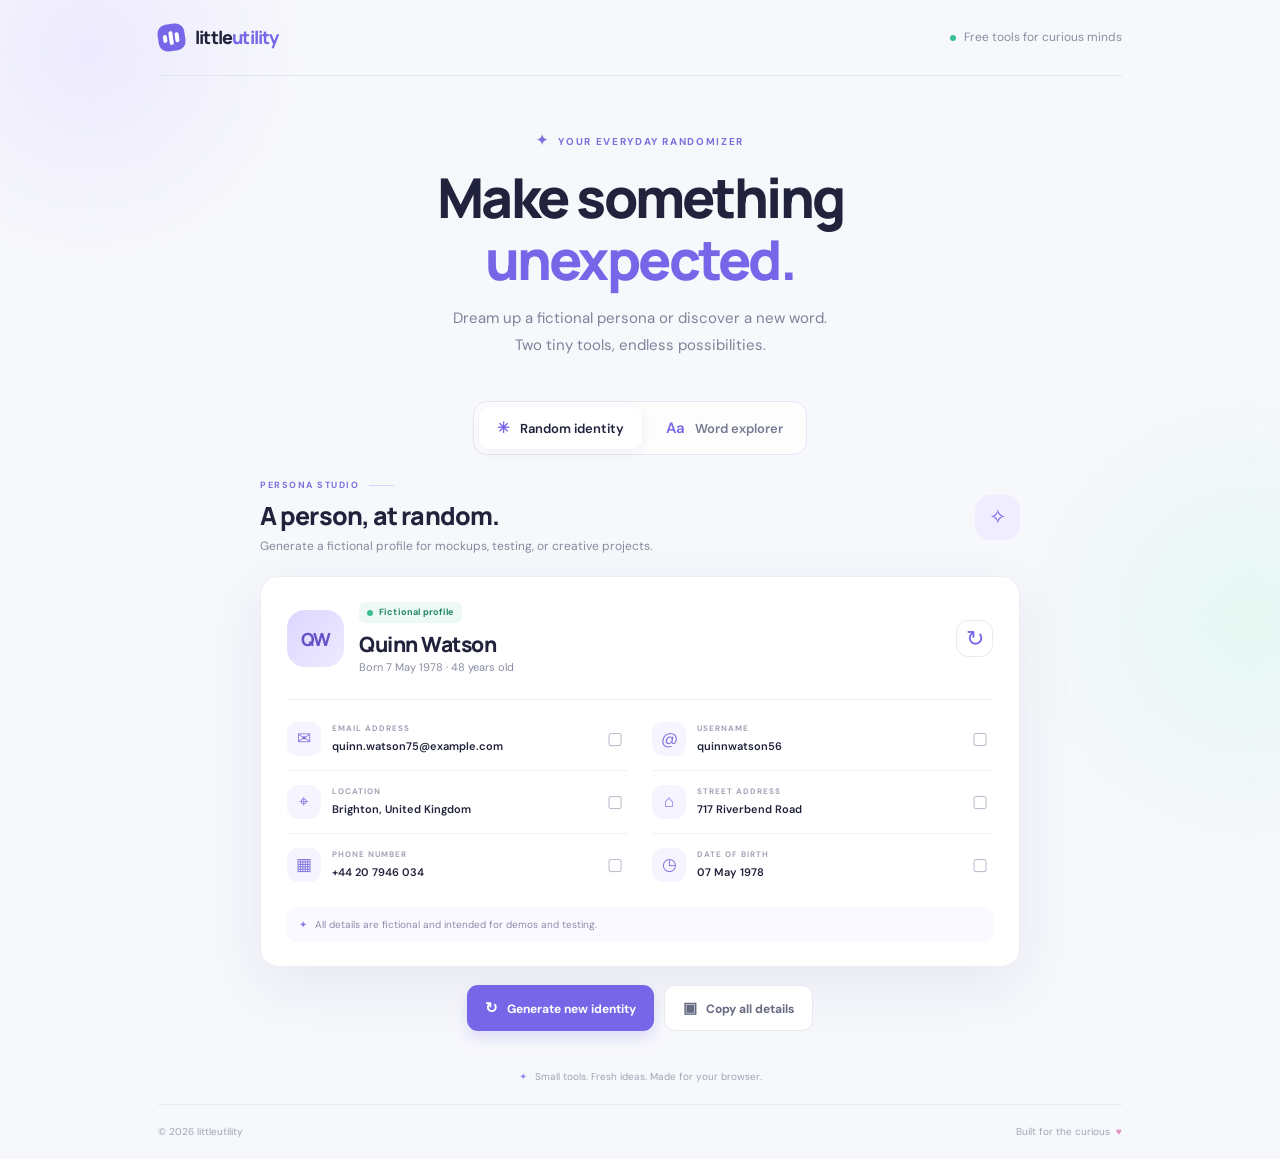
==== public/index.html @ 5e3551a6 "new" ====
<!doctype html>
<html lang="en">
<head>
  <meta charset="utf-8">
  <meta name="viewport" content="width=device-width, initial-scale=1">
  <meta name="theme-color" content="#f7f8fc">
  <meta name="description" content="Generate fictional identity profiles and discover English words.">
  <title>Persona & Wordbook — Random Tools</title>
  <link rel="preconnect" href="https://fonts.googleapis.com">
  <link rel="preconnect" href="https://fonts.gstatic.com" crossorigin>
  <link href="https://fonts.googleapis.com/css2?family=DM+Sans:wght@400;500;600;700&family=Manrope:wght@400;500;600;700;800&display=swap" rel="stylesheet">
  <link rel="stylesheet" href="./styles.css">
  <script src="./app.js" defer></script>
</head>
<body>
  <div class="ambient ambient-one"></div><div class="ambient ambient-two"></div>
  <div class="app-shell">
    <header class="topbar">
      <a class="brand" href="#" aria-label="Persona and Wordbook home">
        <span class="brand-mark"><span></span><span></span><span></span></span>
        <span>little<span class="brand-accent">utility</span></span>
      </a>
      <div class="topbar-right"><span class="status-dot"></span><span>Free tools for curious minds</span></div>
    </header>

    <main>
      <section class="hero">
        <div class="eyebrow"><span class="sparkle">✦</span> YOUR EVERYDAY RANDOMIZER</div>
        <h1>Make something<br><span>unexpected.</span></h1>
        <p>Dream up a fictional persona or discover a new word.<br class="desktop-only"> Two tiny tools, endless possibilities.</p>
      </section>

      <nav class="tabs" aria-label="Choose a tool">
        <button class="tab active" data-tab="identity" type="button"><span class="tab-icon">✳</span> Random identity</button>
        <button class="tab" data-tab="words" type="button"><span class="tab-icon">Aa</span> Word explorer</button>
      </nav>

      <section class="tool-panel" id="identity-panel">
        <div class="panel-heading">
          <div><div class="section-kicker">PERSONA STUDIO <span class="kicker-line"></span></div><h2>A person, at random.</h2><p>Generate a fictional profile for mockups, testing, or creative projects.</p></div>
          <span class="round-icon lilac">✧</span>
        </div>
        <div class="profile-card">
          <div class="profile-top">
            <div class="avatar" id="avatar">AM</div>
            <div class="profile-title"><span class="pill"><span class="pill-dot"></span> Fictional profile</span><h3 id="full-name">Avery Morgan</h3><p id="profile-subtitle">Born 14 June 1994 · 32 years old</p></div>
            <button class="icon-button" id="generate-identity" title="Generate another identity" aria-label="Generate another identity">↻</button>
          </div>
          <div class="profile-divider"></div>
          <div class="details-grid">
            <div class="detail"><span class="detail-icon">✉</span><div><span class="detail-label">EMAIL ADDRESS</span><strong id="email">avery.morgan@example.com</strong></div><button class="copy-button" data-copy="email" aria-label="Copy email">▢</button></div>
            <div class="detail"><span class="detail-icon">@</span><div><span class="detail-label">USERNAME</span><strong id="username">averymorgan94</strong></div><button class="copy-button" data-copy="username" aria-label="Copy username">▢</button></div>
            <div class="detail"><span class="detail-icon">⌖</span><div><span class="detail-label">LOCATION</span><strong id="location">Portland, United States</strong></div><button class="copy-button" data-copy="location" aria-label="Copy location">▢</button></div>
            <div class="detail"><span class="detail-icon">⌂</span><div><span class="detail-label">STREET ADDRESS</span><strong id="address">248 Willow Lane</strong></div><button class="copy-button" data-copy="address" aria-label="Copy street address">▢</button></div>
            <div class="detail"><span class="detail-icon">▦</span><div><span class="detail-label">PHONE NUMBER</span><strong id="phone">+1 (202) 555-0148</strong></div><button class="copy-button" data-copy="phone" aria-label="Copy phone number">▢</button></div>
            <div class="detail"><span class="detail-icon">◷</span><div><span class="detail-label">DATE OF BIRTH</span><strong id="birthdate">14 June 1994</strong></div><button class="copy-button" data-copy="birthdate" aria-label="Copy date of birth">▢</button></div>
          </div>
          <div class="profile-foot"><span>✦</span> All details are fictional and intended for demos and testing.</div>
        </div>
        <div class="action-row"><button class="primary-button" id="generate-identity-bottom"><span>↻</span> Generate new identity</button><button class="secondary-button" id="copy-all"><span>▣</span> Copy all details</button></div>
      </section>

      <section class="tool-panel hidden" id="words-panel">
        <div class="panel-heading">
          <div><div class="section-kicker">WORD EXPLORER <span class="kicker-line"></span></div><h2>Meet a new word.</h2><p>Explore words from your own local vocabulary file. No external dictionary API required.</p></div>
          <span class="round-icon mint">Aa</span>
        </div>
        <div class="word-search">
          <label class="sr-only" for="word-input">Search an English word</label>
          <span class="search-symbol">⌕</span>
          <input id="word-input" type="search" placeholder="Search any English word…" autocomplete="off">
          <button id="search-word" class="search-button" type="button">Search</button>
        </div>
        <div class="word-card">
          <div class="word-card-top"><span class="pill pill-green"><span class="pill-dot"></span> WORD FROM YOUR LIST</span><button class="icon-button" id="random-word" title="Discover a random word" aria-label="Discover a random word">↻</button></div>
          <div id="word-loading" class="loading hidden"><span class="spinner"></span> Loading your word list…</div>
          <div id="word-content">
            <div class="word-heading"><div><h3 id="word-title">serendipity</h3><div class="phonetic" id="phonetic">/ˌser.ənˈdɪp.ə.ti/</div></div><button class="audio-button" id="play-audio" title="Pronunciation audio unavailable for word-list-only data" aria-label="Pronunciation audio unavailable" disabled>▶</button></div>
            <div class="word-meta"><span class="part-of-speech" id="part-of-speech">Word list</span><span class="word-source" id="word-source">Local file</span></div>
            <div class="definition-block"><span class="detail-label">WORD LIST</span><p id="definition">This word was loaded from your local vocabulary file.</p></div>
            <div class="example-block"><span class="example-mark">✦</span><div><span class="detail-label">NOTE</span><p id="example">Your file contains words only, so definitions, examples, and audio are not available.</p></div></div>
          </div>
          <div id="word-error" class="error-message hidden" role="status"></div>
          <div class="word-card-foot"><span id="word-count">Loading local word list…</span><button class="text-button" id="copy-word">Copy word ↗</button></div>
        </div>
        <div class="word-hint"><span class="hint-icon">✦</span><div><strong>Stay curious.</strong><p>Replace public/words.txt with your own word file. Supports comma-separated words such as &quot;the&quot;, &quot;of&quot;, &quot;and&quot;.</p></div></div>
      </section>

      <section class="bottom-note"><span class="note-star">✦</span><span>Small tools. Fresh ideas. Made for your browser.</span></section>
    </main>
    <footer><span>© <span id="year"></span> littleutility</span><span>Built for the curious <span class="heart">♥</span></span></footer>
  </div>
  <div class="toast" id="toast" role="status" aria-live="polite"></div>
</body>
</html>
---- public/styles.css ----
:root{--ink:#20233b;--muted:#85899f;--line:#ececf4;--purple:#7767e8;--purple-dark:#6554d7;--bg:#f7f8fc;--green:#249b76;--shadow:0 18px 60px rgba(39,38,85,.075)}
*{box-sizing:border-box}html{min-height:100%;scroll-behavior:smooth}body{margin:0;background:var(--bg);color:var(--ink);font-family:"DM Sans",sans-serif;font-size:14px;line-height:1.55;overflow-x:hidden}.ambient{position:fixed;z-index:-1;pointer-events:none;border-radius:50%;filter:blur(2px);opacity:.7}.ambient-one{width:420px;height:420px;background:radial-gradient(circle,#e8e4ff 0,rgba(232,228,255,0) 70%);top:-160px;left:-120px}.ambient-two{width:480px;height:480px;background:radial-gradient(circle,#dff8f0 0,rgba(223,248,240,0) 70%);right:-210px;top:380px}.app-shell{max-width:1020px;margin:0 auto;padding:0 28px}.topbar{height:76px;display:flex;align-items:center;justify-content:space-between;border-bottom:1px solid rgba(222,224,237,.8)}.brand{display:flex;align-items:center;gap:10px;text-decoration:none;color:var(--ink);font-family:Manrope,sans-serif;font-size:18px;font-weight:800;letter-spacing:-.8px}.brand-accent{color:var(--purple)}.brand-mark{display:flex;align-items:center;gap:2px;width:27px;height:27px;padding:5px;border-radius:9px;background:#7767e8;transform:rotate(-8deg)}.brand-mark span{display:block;width:4px;border-radius:4px;background:#fff}.brand-mark span:nth-child(1){height:8px}.brand-mark span:nth-child(2){height:14px}.brand-mark span:nth-child(3){height:10px}.topbar-right{display:flex;align-items:center;gap:8px;color:#8b8ea3;font-size:12px}.status-dot,.pill-dot{width:6px;height:6px;border-radius:50%;background:#3bbf91;display:inline-block}.hero{text-align:center;padding:54px 0 27px}.eyebrow,.section-kicker{font-size:10px;letter-spacing:1.65px;font-weight:700;color:#7c70dd}.sparkle{font-size:14px;margin-right:5px}h1,h2,h3,p{margin-top:0}h1{font-family:Manrope,sans-serif;font-size:clamp(37px,5vw,55px);line-height:1.13;letter-spacing:-2.5px;margin:14px 0 15px;font-weight:800}h1 span{color:var(--purple)}.hero p{color:#7f839a;font-size:15px;line-height:1.8;margin-bottom:0}.tabs{display:flex;justify-content:center;gap:6px;margin:15px auto 24px;padding:5px;border:1px solid #e8e8f2;background:rgba(255,255,255,.75);border-radius:14px;width:max-content;max-width:100%}.tab{border:0;background:transparent;color:#777b91;padding:11px 18px;border-radius:10px;font:600 13px "DM Sans",sans-serif;cursor:pointer;transition:.2s;white-space:nowrap}.tab.active{background:#fff;color:var(--ink);box-shadow:0 3px 12px #27234b12}.tab-icon{font-size:15px;margin-right:7px;color:var(--purple)}.tool-panel{max-width:760px;margin:0 auto;animation:rise .35s ease}.hidden{display:none!important}@keyframes rise{from{opacity:0;transform:translateY(7px)}to{opacity:1;transform:translateY(0)}}.panel-heading{display:flex;align-items:center;justify-content:space-between;margin-bottom:20px}.section-kicker{display:flex;align-items:center;gap:10px;font-size:9px;letter-spacing:1.5px}.kicker-line{width:25px;height:1px;background:#d6d1ff}.panel-heading h2{font:800 25px Manrope,sans-serif;letter-spacing:-.9px;margin:5px 0 4px}.panel-heading p{color:#85899d;font-size:12px;margin:0}.round-icon{width:45px;height:45px;display:grid;place-items:center;border-radius:15px;font-size:21px;flex-shrink:0}.lilac{background:#efedff;color:#7969e7}.mint{background:#e1f7ef;color:#249b76}.profile-card,.word-card{background:rgba(255,255,255,.93);border:1px solid #ededf5;border-radius:19px;box-shadow:var(--shadow);padding:24px 26px}.profile-top{display:flex;align-items:center;gap:15px}.avatar{width:57px;height:57px;border-radius:18px;display:grid;place-items:center;background:linear-gradient(135deg,#dcd7ff,#eeeaff);color:#6454c9;font:800 18px Manrope,sans-serif;letter-spacing:-.5px;flex-shrink:0}.profile-title{flex:1;min-width:0}.pill{display:inline-flex;align-items:center;gap:6px;padding:4px 8px;border-radius:6px;background:#edf9f4;color:#268768;font-size:9px;font-weight:700;letter-spacing:.15px}.profile-title h3{font:800 21px Manrope,sans-serif;letter-spacing:-.5px;margin:7px 0 1px}.profile-title p{font-size:11px;color:#888ca0;margin:0}.icon-button{width:37px;height:37px;border-radius:12px;border:1px solid #eae9f4;background:#fff;color:#7767e8;font-size:22px;cursor:pointer;transition:transform .25s,background .2s;flex-shrink:0}.icon-button:hover{background:#f5f3ff;transform:rotate(35deg)}.profile-divider{height:1px;background:var(--line);margin:22px 0 8px}.details-grid{display:grid;grid-template-columns:1fr 1fr;column-gap:24px}.detail{display:flex;align-items:center;gap:11px;padding:14px 0;min-width:0;border-bottom:1px solid #f1f1f7}.detail:nth-last-child(-n+2){border-bottom:0}.detail-icon{width:34px;height:34px;display:grid;place-items:center;border-radius:11px;background:#f6f5ff;color:#8173de;font-size:17px;flex-shrink:0}.detail>div{min-width:0;flex:1}.detail-label{display:block;color:#a0a3b4;font-size:8px;letter-spacing:1px;font-weight:700;margin-bottom:4px}.detail strong{font-size:11px;font-weight:600;display:block;overflow-wrap:anywhere}.copy-button{border:0;background:transparent;color:#b5b6c7;cursor:pointer;font-size:17px;padding:5px}.copy-button:hover{color:var(--purple)}.profile-foot{margin-top:11px;padding:10px 12px;border-radius:9px;background:#faf9ff;color:#8e8ba8;font-size:10px}.profile-foot span{color:#8b7ae8;margin-right:5px}.action-row{display:flex;justify-content:center;gap:10px;margin:18px 0 0}.primary-button,.secondary-button,.search-button{border:0;border-radius:11px;padding:12px 18px;font:700 12px "DM Sans",sans-serif;cursor:pointer;transition:transform .15s,box-shadow .15s}.primary-button{background:var(--purple);color:white;box-shadow:0 7px 15px #7767e833}.primary-button:hover{background:var(--purple-dark);transform:translateY(-1px);box-shadow:0 9px 20px #7767e83d}.primary-button span,.secondary-button span{margin-right:6px;font-size:15px}.secondary-button{background:white;border:1px solid #e8e8f1;color:#656981}.secondary-button:hover{background:#faf9ff}.word-search{display:flex;align-items:center;gap:10px;padding:7px 7px 7px 14px;background:#fff;border:1px solid #e9e9f3;border-radius:13px;margin-bottom:15px;box-shadow:0 5px 20px #2a28540a}.search-symbol{font-size:25px;color:#9991e8;line-height:1}.word-search input{flex:1;min-width:0;border:0;outline:0;background:transparent;font:13px "DM Sans",sans-serif;color:var(--ink)}.word-search input::placeholder{color:#b0b2c1}.search-button{background:#7869e7;color:white;padding:10px 17px}.word-card{padding:22px 26px}.word-card-top,.word-card-foot{display:flex;justify-content:space-between;align-items:center}.pill-green{background:#e9f8f2;color:#23966f}.word-heading{display:flex;align-items:center;justify-content:space-between;margin:23px 0 8px}.word-heading h3{font:800 36px Manrope,sans-serif;letter-spacing:-1.4px;margin:0 0 2px;overflow-wrap:anywhere}.phonetic{font-size:13px;color:#9295a9}.audio-button{width:43px;height:43px;border:0;border-radius:50%;background:#f0edff;color:#7868e7;cursor:pointer;font-size:14px;padding-left:4px}.audio-button:hover{background:#e5e0ff}.word-meta{display:flex;align-items:center;gap:10px;margin:16px 0 21px}.part-of-speech{font-size:10px;font-weight:700;font-style:italic;color:#6e60d0;background:#f0eeff;padding:4px 9px;border-radius:6px}.word-source{font-size:10px;color:#a0a3b4}.definition-block p,.example-block p{font-size:13px;color:#555970;line-height:1.75;margin:6px 0 0}.example-block{display:flex;gap:10px;margin-top:19px;padding:14px 15px;background:#f8f8fd;border-radius:11px}.example-mark{font:32px Georgia,serif;color:#a69bf1;line-height:1}.example-block .detail-label{margin-top:2px}.word-card-foot{border-top:1px solid #f0f0f6;margin-top:22px;padding-top:14px;color:#a2a5b5;font-size:10px}.text-button{background:transparent;border:0;color:#7668dc;font:600 10px "DM Sans",sans-serif;cursor:pointer}.word-hint{display:flex;gap:12px;align-items:flex-start;padding:17px 4px;margin-top:10px}.hint-icon{display:grid;place-items:center;width:27px;height:27px;background:#e6f8f1;color:#2b9b77;border-radius:9px;flex-shrink:0}.word-hint strong{font-size:11px}.word-hint p{color:#8a8ea1;font-size:11px;margin:3px 0 0}.loading{display:flex;align-items:center;gap:9px;color:#8d90a5;padding:25px 0}.spinner{width:17px;height:17px;border:2px solid #e6e2ff;border-top-color:#7868e7;border-radius:50%;animation:spin .7s linear infinite}@keyframes spin{to{transform:rotate(360deg)}}.error-message{padding:15px;background:#fff4f3;border:1px solid #ffe3df;color:#ad4c45;border-radius:10px;font-size:12px;line-height:1.6}.bottom-note{display:flex;align-items:center;justify-content:center;gap:8px;color:#a0a3b4;font-size:10px;margin:38px 0 19px}.note-star{color:#9b8ef0}footer{height:55px;border-top:1px solid #e9eaf2;display:flex;justify-content:space-between;align-items:center;color:#a2a5b5;font-size:10px}.heart{color:#df8fba;margin-left:3px}.toast{position:fixed;bottom:24px;left:50%;transform:translate(-50%,20px);opacity:0;pointer-events:none;padding:11px 17px;background:#24243c;color:#fff;border-radius:10px;font-size:12px;box-shadow:0 8px 30px #17162b33;transition:.25s;z-index:10;max-width:calc(100vw - 30px);text-align:center}.toast.show{opacity:1;transform:translate(-50%,0)}.sr-only{position:absolute;width:1px;height:1px;padding:0;margin:-1px;overflow:hidden;clip:rect(0,0,0,0);white-space:nowrap;border:0}
@media(max-width:650px){.app-shell{padding:0 16px}.topbar{height:65px}.topbar-right{font-size:10px}.hero{padding:42px 0 22px}h1{font-size:42px;letter-spacing:-1.8px}.hero p{font-size:13px}.tabs{width:100%;display:grid;grid-template-columns:1fr 1fr}.tab{padding:10px 7px;font-size:12px}.panel-heading h2{font-size:22px}.panel-heading p{font-size:11px;max-width:285px}.round-icon{width:39px;height:39px}.profile-card,.word-card{padding:18px 16px;border-radius:16px}.profile-top{gap:11px}.avatar{width:49px;height:49px;border-radius:15px;font-size:16px}.profile-title h3{font-size:17px}.profile-title p{font-size:10px}.icon-button{width:34px;height:34px}.details-grid{grid-template-columns:1fr;column-gap:0}.detail:nth-last-child(2){border-bottom:1px solid #f1f1f7}.detail:last-child{border-bottom:0}.detail{padding:12px 0}.detail strong{font-size:12px}.action-row{flex-direction:column}.action-row button{width:100%}.word-heading h3{font-size:32px}.word-card-foot{gap:10px;align-items:flex-start}.word-card-foot span,.text-button{font-size:9px}.desktop-only{display:none}.bottom-note{margin-top:30px}footer{font-size:9px}}
@media(prefers-reduced-motion:reduce){*,*::before,*::after{animation-duration:.01ms!important;transition-duration:.01ms!important;scroll-behavior:auto!important}}
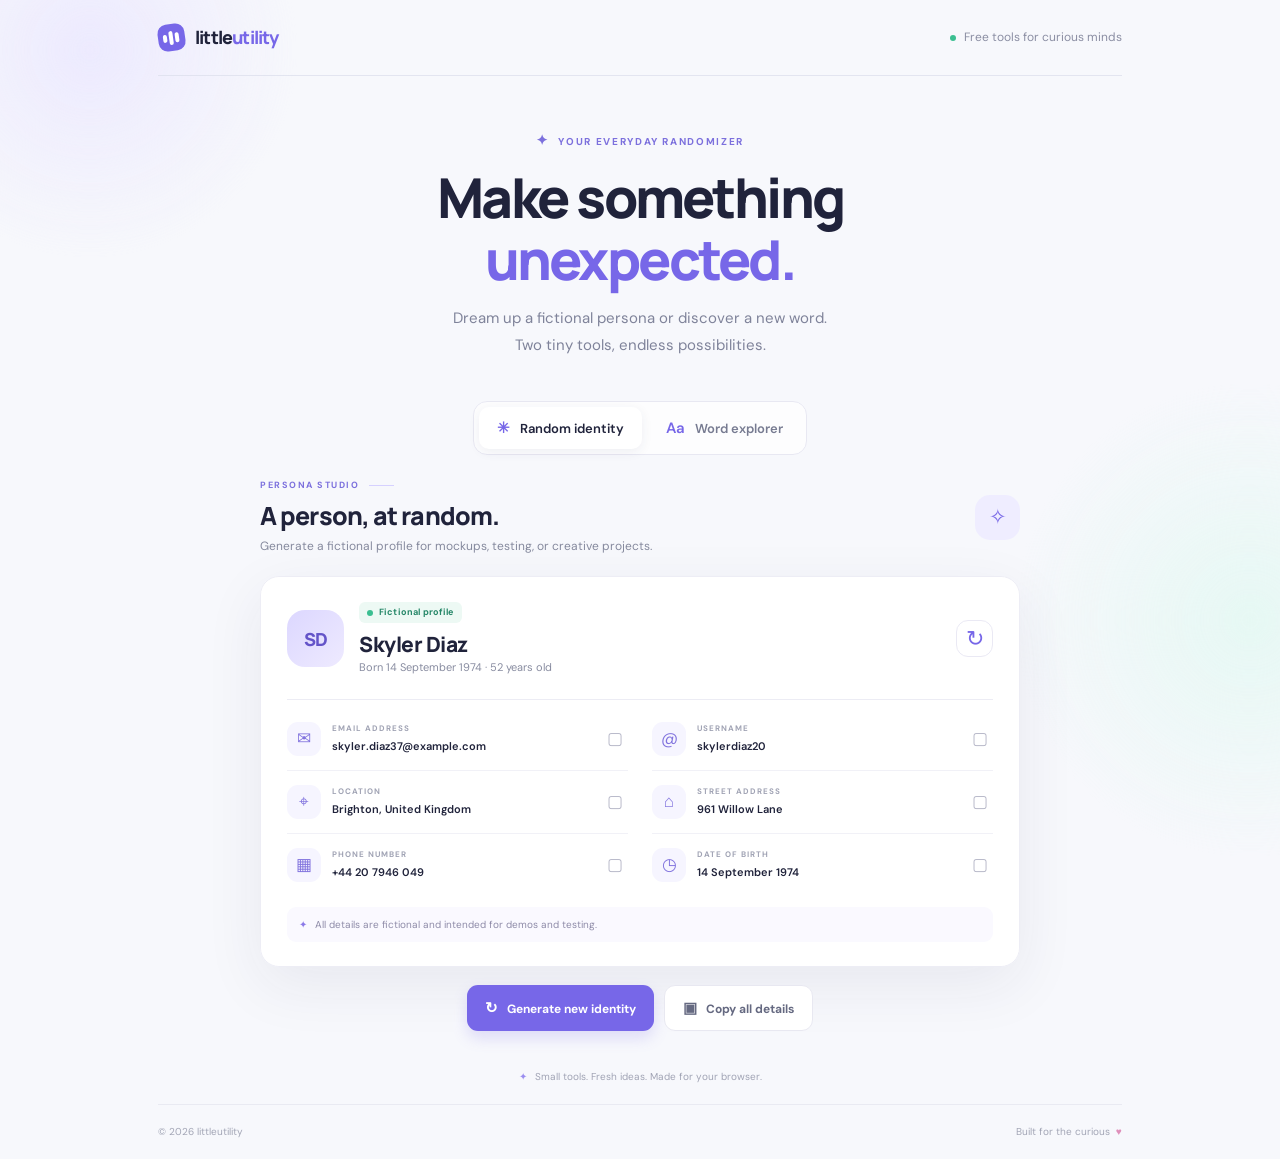
==== commit 2b583972: "main" ====
--- a/public/index.html
+++ b/public/index.html
@@ -10,6 +10,7 @@
   <link rel="preconnect" href="https://fonts.gstatic.com" crossorigin>
   <link href="https://fonts.googleapis.com/css2?family=DM+Sans:wght@400;500;600;700&family=Manrope:wght@400;500;600;700;800&display=swap" rel="stylesheet">
   <link rel="stylesheet" href="./styles.css">
+  <script src="./supabase-config.js" defer></script>
   <script src="./app.js" defer></script>
 </head>
 <body>
@@ -62,8 +63,18 @@
 
       <section class="tool-panel hidden" id="words-panel">
         <div class="panel-heading">
-          <div><div class="section-kicker">WORD EXPLORER <span class="kicker-line"></span></div><h2>Meet a new word.</h2><p>Explore words from your own local vocabulary file. No external dictionary API required.</p></div>
+          <div><div class="section-kicker">WORD EXPLORER <span class="kicker-line"></span></div><h2>Meet a new word.</h2><p>Choose your Supabase word bank, a local word file, or random strings made from the 26 English letters.</p></div>
           <span class="round-icon mint">Aa</span>
+        </div>
+        <div class="word-mode-row">
+          <label for="word-mode">Generation mode</label>
+          <select id="word-mode" class="word-mode-select">
+            <option value="database">Supabase word bank</option>
+            <option value="local">Local words.txt</option>
+            <option value="letters">Random letters (a–z)</option>
+          </select>
+          <label for="letter-length" id="letter-length-label">Length</label>
+          <input id="letter-length" class="letter-length-input" type="number" min="1" max="100" value="8" inputmode="numeric">
         </div>
         <div class="word-search">
           <label class="sr-only" for="word-input">Search an English word</label>
@@ -83,7 +94,7 @@
           <div id="word-error" class="error-message hidden" role="status"></div>
           <div class="word-card-foot"><span id="word-count">Loading local word list…</span><button class="text-button" id="copy-word">Copy word ↗</button></div>
         </div>
-        <div class="word-hint"><span class="hint-icon">✦</span><div><strong>Stay curious.</strong><p>Replace public/words.txt with your own word file. Supports comma-separated words such as &quot;the&quot;, &quot;of&quot;, &quot;and&quot;.</p></div></div>
+        <div class="word-hint"><span class="hint-icon">✦</span><div><strong>Stay curious.</strong><p>Replace public/words.txt with your own word file. Configure Supabase in public/supabase-config.js and run the SQL in supabase-setup.sql, or use local words.txt. Random-letter mode works offline.</p></div></div>
       </section>
 
       <section class="bottom-note"><span class="note-star">✦</span><span>Small tools. Fresh ideas. Made for your browser.</span></section>
--- a/public/styles.css
+++ b/public/styles.css
@@ -2,3 +2,9 @@
 *{box-sizing:border-box}html{min-height:100%;scroll-behavior:smooth}body{margin:0;background:var(--bg);color:var(--ink);font-family:"DM Sans",sans-serif;font-size:14px;line-height:1.55;overflow-x:hidden}.ambient{position:fixed;z-index:-1;pointer-events:none;border-radius:50%;filter:blur(2px);opacity:.7}.ambient-one{width:420px;height:420px;background:radial-gradient(circle,#e8e4ff 0,rgba(232,228,255,0) 70%);top:-160px;left:-120px}.ambient-two{width:480px;height:480px;background:radial-gradient(circle,#dff8f0 0,rgba(223,248,240,0) 70%);right:-210px;top:380px}.app-shell{max-width:1020px;margin:0 auto;padding:0 28px}.topbar{height:76px;display:flex;align-items:center;justify-content:space-between;border-bottom:1px solid rgba(222,224,237,.8)}.brand{display:flex;align-items:center;gap:10px;text-decoration:none;color:var(--ink);font-family:Manrope,sans-serif;font-size:18px;font-weight:800;letter-spacing:-.8px}.brand-accent{color:var(--purple)}.brand-mark{display:flex;align-items:center;gap:2px;width:27px;height:27px;padding:5px;border-radius:9px;background:#7767e8;transform:rotate(-8deg)}.brand-mark span{display:block;width:4px;border-radius:4px;background:#fff}.brand-mark span:nth-child(1){height:8px}.brand-mark span:nth-child(2){height:14px}.brand-mark span:nth-child(3){height:10px}.topbar-right{display:flex;align-items:center;gap:8px;color:#8b8ea3;font-size:12px}.status-dot,.pill-dot{width:6px;height:6px;border-radius:50%;background:#3bbf91;display:inline-block}.hero{text-align:center;padding:54px 0 27px}.eyebrow,.section-kicker{font-size:10px;letter-spacing:1.65px;font-weight:700;color:#7c70dd}.sparkle{font-size:14px;margin-right:5px}h1,h2,h3,p{margin-top:0}h1{font-family:Manrope,sans-serif;font-size:clamp(37px,5vw,55px);line-height:1.13;letter-spacing:-2.5px;margin:14px 0 15px;font-weight:800}h1 span{color:var(--purple)}.hero p{color:#7f839a;font-size:15px;line-height:1.8;margin-bottom:0}.tabs{display:flex;justify-content:center;gap:6px;margin:15px auto 24px;padding:5px;border:1px solid #e8e8f2;background:rgba(255,255,255,.75);border-radius:14px;width:max-content;max-width:100%}.tab{border:0;background:transparent;color:#777b91;padding:11px 18px;border-radius:10px;font:600 13px "DM Sans",sans-serif;cursor:pointer;transition:.2s;white-space:nowrap}.tab.active{background:#fff;color:var(--ink);box-shadow:0 3px 12px #27234b12}.tab-icon{font-size:15px;margin-right:7px;color:var(--purple)}.tool-panel{max-width:760px;margin:0 auto;animation:rise .35s ease}.hidden{display:none!important}@keyframes rise{from{opacity:0;transform:translateY(7px)}to{opacity:1;transform:translateY(0)}}.panel-heading{display:flex;align-items:center;justify-content:space-between;margin-bottom:20px}.section-kicker{display:flex;align-items:center;gap:10px;font-size:9px;letter-spacing:1.5px}.kicker-line{width:25px;height:1px;background:#d6d1ff}.panel-heading h2{font:800 25px Manrope,sans-serif;letter-spacing:-.9px;margin:5px 0 4px}.panel-heading p{color:#85899d;font-size:12px;margin:0}.round-icon{width:45px;height:45px;display:grid;place-items:center;border-radius:15px;font-size:21px;flex-shrink:0}.lilac{background:#efedff;color:#7969e7}.mint{background:#e1f7ef;color:#249b76}.profile-card,.word-card{background:rgba(255,255,255,.93);border:1px solid #ededf5;border-radius:19px;box-shadow:var(--shadow);padding:24px 26px}.profile-top{display:flex;align-items:center;gap:15px}.avatar{width:57px;height:57px;border-radius:18px;display:grid;place-items:center;background:linear-gradient(135deg,#dcd7ff,#eeeaff);color:#6454c9;font:800 18px Manrope,sans-serif;letter-spacing:-.5px;flex-shrink:0}.profile-title{flex:1;min-width:0}.pill{display:inline-flex;align-items:center;gap:6px;padding:4px 8px;border-radius:6px;background:#edf9f4;color:#268768;font-size:9px;font-weight:700;letter-spacing:.15px}.profile-title h3{font:800 21px Manrope,sans-serif;letter-spacing:-.5px;margin:7px 0 1px}.profile-title p{font-size:11px;color:#888ca0;margin:0}.icon-button{width:37px;height:37px;border-radius:12px;border:1px solid #eae9f4;background:#fff;color:#7767e8;font-size:22px;cursor:pointer;transition:transform .25s,background .2s;flex-shrink:0}.icon-button:hover{background:#f5f3ff;transform:rotate(35deg)}.profile-divider{height:1px;background:var(--line);margin:22px 0 8px}.details-grid{display:grid;grid-template-columns:1fr 1fr;column-gap:24px}.detail{display:flex;align-items:center;gap:11px;padding:14px 0;min-width:0;border-bottom:1px solid #f1f1f7}.detail:nth-last-child(-n+2){border-bottom:0}.detail-icon{width:34px;height:34px;display:grid;place-items:center;border-radius:11px;background:#f6f5ff;color:#8173de;font-size:17px;flex-shrink:0}.detail>div{min-width:0;flex:1}.detail-label{display:block;color:#a0a3b4;font-size:8px;letter-spacing:1px;font-weight:700;margin-bottom:4px}.detail strong{font-size:11px;font-weight:600;display:block;overflow-wrap:anywhere}.copy-button{border:0;background:transparent;color:#b5b6c7;cursor:pointer;font-size:17px;padding:5px}.copy-button:hover{color:var(--purple)}.profile-foot{margin-top:11px;padding:10px 12px;border-radius:9px;background:#faf9ff;color:#8e8ba8;font-size:10px}.profile-foot span{color:#8b7ae8;margin-right:5px}.action-row{display:flex;justify-content:center;gap:10px;margin:18px 0 0}.primary-button,.secondary-button,.search-button{border:0;border-radius:11px;padding:12px 18px;font:700 12px "DM Sans",sans-serif;cursor:pointer;transition:transform .15s,box-shadow .15s}.primary-button{background:var(--purple);color:white;box-shadow:0 7px 15px #7767e833}.primary-button:hover{background:var(--purple-dark);transform:translateY(-1px);box-shadow:0 9px 20px #7767e83d}.primary-button span,.secondary-button span{margin-right:6px;font-size:15px}.secondary-button{background:white;border:1px solid #e8e8f1;color:#656981}.secondary-button:hover{background:#faf9ff}.word-search{display:flex;align-items:center;gap:10px;padding:7px 7px 7px 14px;background:#fff;border:1px solid #e9e9f3;border-radius:13px;margin-bottom:15px;box-shadow:0 5px 20px #2a28540a}.search-symbol{font-size:25px;color:#9991e8;line-height:1}.word-search input{flex:1;min-width:0;border:0;outline:0;background:transparent;font:13px "DM Sans",sans-serif;color:var(--ink)}.word-search input::placeholder{color:#b0b2c1}.search-button{background:#7869e7;color:white;padding:10px 17px}.word-card{padding:22px 26px}.word-card-top,.word-card-foot{display:flex;justify-content:space-between;align-items:center}.pill-green{background:#e9f8f2;color:#23966f}.word-heading{display:flex;align-items:center;justify-content:space-between;margin:23px 0 8px}.word-heading h3{font:800 36px Manrope,sans-serif;letter-spacing:-1.4px;margin:0 0 2px;overflow-wrap:anywhere}.phonetic{font-size:13px;color:#9295a9}.audio-button{width:43px;height:43px;border:0;border-radius:50%;background:#f0edff;color:#7868e7;cursor:pointer;font-size:14px;padding-left:4px}.audio-button:hover{background:#e5e0ff}.word-meta{display:flex;align-items:center;gap:10px;margin:16px 0 21px}.part-of-speech{font-size:10px;font-weight:700;font-style:italic;color:#6e60d0;background:#f0eeff;padding:4px 9px;border-radius:6px}.word-source{font-size:10px;color:#a0a3b4}.definition-block p,.example-block p{font-size:13px;color:#555970;line-height:1.75;margin:6px 0 0}.example-block{display:flex;gap:10px;margin-top:19px;padding:14px 15px;background:#f8f8fd;border-radius:11px}.example-mark{font:32px Georgia,serif;color:#a69bf1;line-height:1}.example-block .detail-label{margin-top:2px}.word-card-foot{border-top:1px solid #f0f0f6;margin-top:22px;padding-top:14px;color:#a2a5b5;font-size:10px}.text-button{background:transparent;border:0;color:#7668dc;font:600 10px "DM Sans",sans-serif;cursor:pointer}.word-hint{display:flex;gap:12px;align-items:flex-start;padding:17px 4px;margin-top:10px}.hint-icon{display:grid;place-items:center;width:27px;height:27px;background:#e6f8f1;color:#2b9b77;border-radius:9px;flex-shrink:0}.word-hint strong{font-size:11px}.word-hint p{color:#8a8ea1;font-size:11px;margin:3px 0 0}.loading{display:flex;align-items:center;gap:9px;color:#8d90a5;padding:25px 0}.spinner{width:17px;height:17px;border:2px solid #e6e2ff;border-top-color:#7868e7;border-radius:50%;animation:spin .7s linear infinite}@keyframes spin{to{transform:rotate(360deg)}}.error-message{padding:15px;background:#fff4f3;border:1px solid #ffe3df;color:#ad4c45;border-radius:10px;font-size:12px;line-height:1.6}.bottom-note{display:flex;align-items:center;justify-content:center;gap:8px;color:#a0a3b4;font-size:10px;margin:38px 0 19px}.note-star{color:#9b8ef0}footer{height:55px;border-top:1px solid #e9eaf2;display:flex;justify-content:space-between;align-items:center;color:#a2a5b5;font-size:10px}.heart{color:#df8fba;margin-left:3px}.toast{position:fixed;bottom:24px;left:50%;transform:translate(-50%,20px);opacity:0;pointer-events:none;padding:11px 17px;background:#24243c;color:#fff;border-radius:10px;font-size:12px;box-shadow:0 8px 30px #17162b33;transition:.25s;z-index:10;max-width:calc(100vw - 30px);text-align:center}.toast.show{opacity:1;transform:translate(-50%,0)}.sr-only{position:absolute;width:1px;height:1px;padding:0;margin:-1px;overflow:hidden;clip:rect(0,0,0,0);white-space:nowrap;border:0}
 @media(max-width:650px){.app-shell{padding:0 16px}.topbar{height:65px}.topbar-right{font-size:10px}.hero{padding:42px 0 22px}h1{font-size:42px;letter-spacing:-1.8px}.hero p{font-size:13px}.tabs{width:100%;display:grid;grid-template-columns:1fr 1fr}.tab{padding:10px 7px;font-size:12px}.panel-heading h2{font-size:22px}.panel-heading p{font-size:11px;max-width:285px}.round-icon{width:39px;height:39px}.profile-card,.word-card{padding:18px 16px;border-radius:16px}.profile-top{gap:11px}.avatar{width:49px;height:49px;border-radius:15px;font-size:16px}.profile-title h3{font-size:17px}.profile-title p{font-size:10px}.icon-button{width:34px;height:34px}.details-grid{grid-template-columns:1fr;column-gap:0}.detail:nth-last-child(2){border-bottom:1px solid #f1f1f7}.detail:last-child{border-bottom:0}.detail{padding:12px 0}.detail strong{font-size:12px}.action-row{flex-direction:column}.action-row button{width:100%}.word-heading h3{font-size:32px}.word-card-foot{gap:10px;align-items:flex-start}.word-card-foot span,.text-button{font-size:9px}.desktop-only{display:none}.bottom-note{margin-top:30px}footer{font-size:9px}}
 @media(prefers-reduced-motion:reduce){*,*::before,*::after{animation-duration:.01ms!important;transition-duration:.01ms!important;scroll-behavior:auto!important}}
+
+.word-mode-row{display:flex;align-items:center;gap:12px;flex-wrap:wrap;margin:0 0 16px;padding:14px 16px;border:1px solid var(--line,#e7e8ef);border-radius:14px;background:rgba(255,255,255,.7)}
+.word-mode-row label{font-size:13px;font-weight:700;color:var(--muted,#73778b)}
+.word-mode-select,.letter-length-input{font:inherit;border:1px solid #dedfea;background:#fff;border-radius:10px;padding:10px 12px;color:#292b3c;max-width:100%}
+.word-mode-select{flex:1;min-width:180px}.letter-length-input{width:82px}
+@media(max-width:520px){.word-mode-row{gap:8px}.word-mode-select{flex-basis:100%;order:2}.word-mode-row label:first-child{order:1}.letter-length-input{width:70px}}
